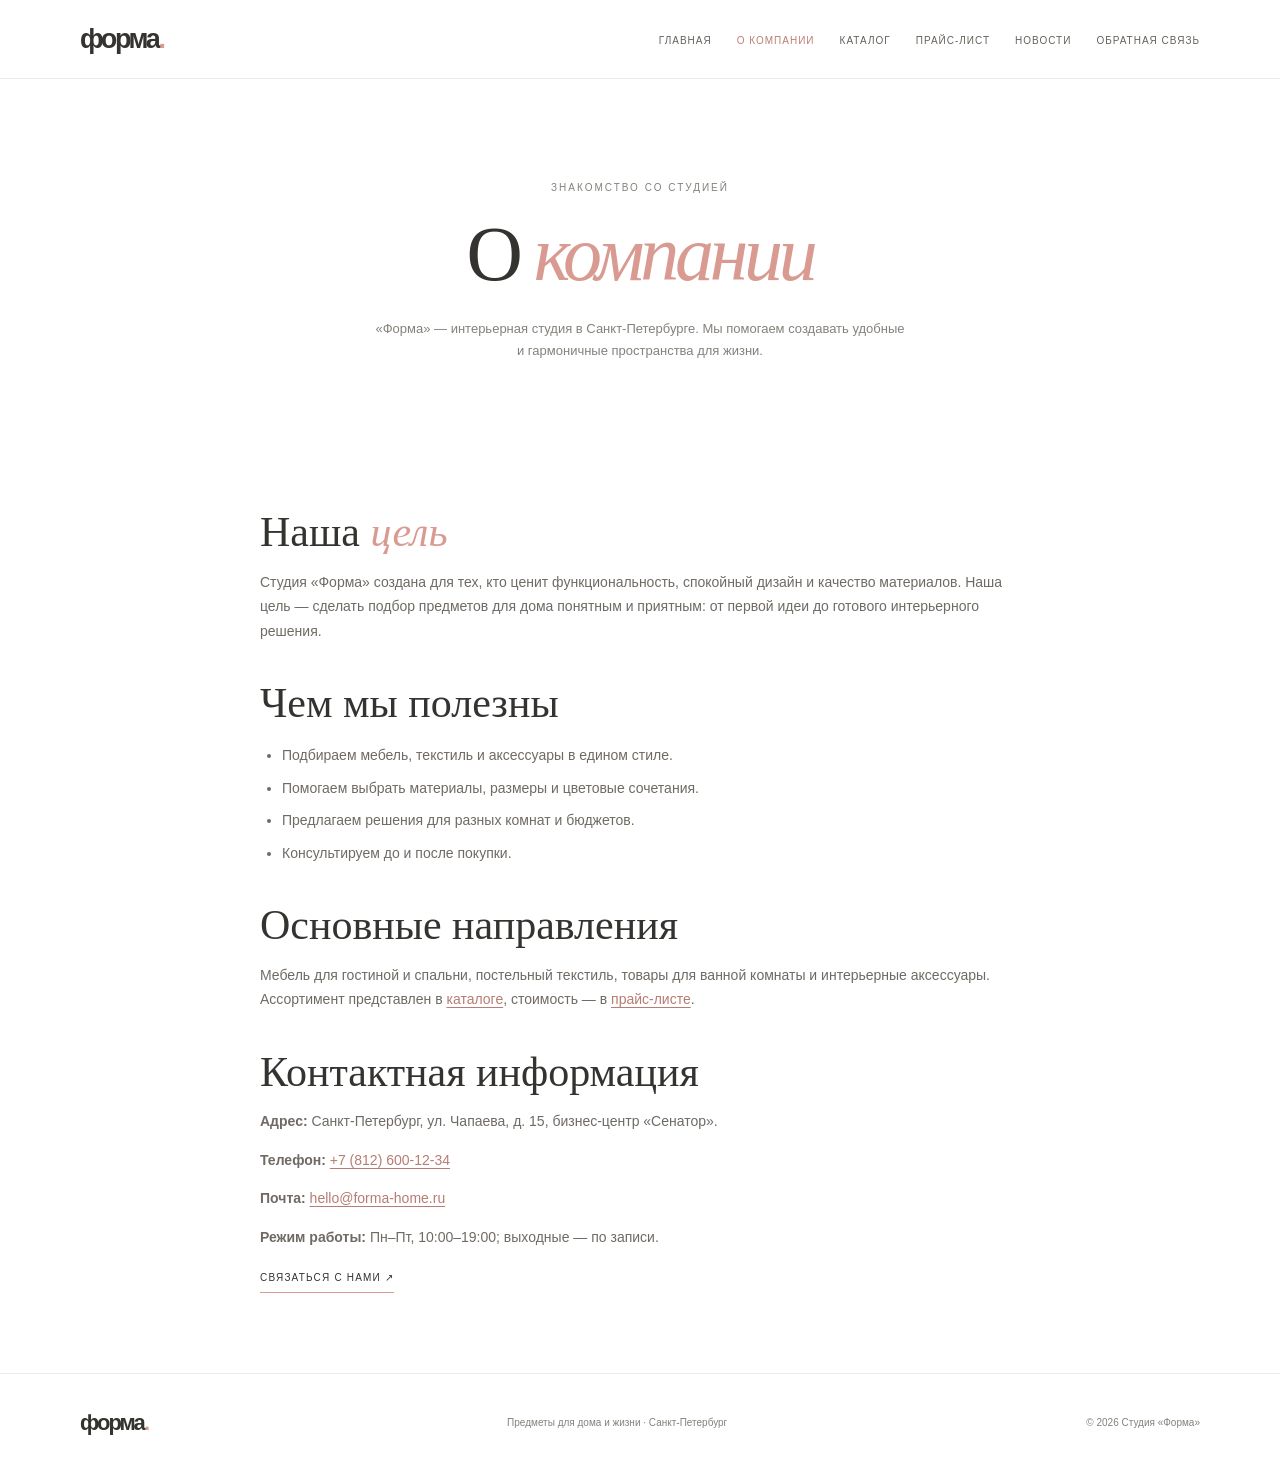
==== about.html @ d40d3275 "Добавить страницу about.html" ====
<!DOCTYPE html><html lang="ru"><head><meta charset="UTF-8"><meta name="viewport" content="width=device-width, initial-scale=1.0"><meta name="description" content="Информация о студии «Форма», направлениях работы и контактных данных."><title>О компании — Форма</title><link rel="stylesheet" href="styles.css"></head><body><header class="site-header"><div class="header-inner"><a class="logo" href="index.html">форма<span>.</span></a><button class="menu-toggle" type="button" aria-label="Открыть меню" aria-expanded="false" aria-controls="main-nav"><span></span><span></span><span></span></button><nav class="main-nav" id="main-nav" aria-label="Основная навигация"><ul><li><a href="index.html">Главная</a></li><li><a href="about.html">О компании</a></li><li><a href="catalog.html">Каталог</a></li><li><a href="price.html">Прайс-лист</a></li><li><a href="news.html">Новости</a></li><li><a href="feedback.html">Обратная связь</a></li></ul></nav></div></header><main id="top"><section class="page-hero"><p class="eyebrow">Знакомство со студией</p><h1>О <em>компании</em></h1><p class="intro-copy">«Форма» — интерьерная студия в Санкт-Петербурге. Мы помогаем создавать удобные и гармоничные пространства для жизни.</p></section><section class="content-section content-narrow"><h2>Наша <em>цель</em></h2><p>Студия «Форма» создана для тех, кто ценит функциональность, спокойный дизайн и качество материалов. Наша цель — сделать подбор предметов для дома понятным и приятным: от первой идеи до готового интерьерного решения.</p><h2>Чем мы полезны</h2><ul class="feature-list"><li>Подбираем мебель, текстиль и аксессуары в едином стиле.</li><li>Помогаем выбрать материалы, размеры и цветовые сочетания.</li><li>Предлагаем решения для разных комнат и бюджетов.</li><li>Консультируем до и после покупки.</li></ul><h2>Основные направления</h2><p>Мебель для гостиной и спальни, постельный текстиль, товары для ванной комнаты и интерьерные аксессуары. Ассортимент представлен в <a class="inline-link" href="catalog.html">каталоге</a>, стоимость — в <a class="inline-link" href="price.html">прайс-листе</a>.</p><h2>Контактная информация</h2><p><b>Адрес:</b> Санкт-Петербург, ул. Чапаева, д. 15, бизнес-центр «Сенатор».</p><p><b>Телефон:</b> <a class="inline-link" href="tel:+78126001234">+7 (812) 600-12-34</a></p><p><b>Почта:</b> <a class="inline-link" href="mailto:hello@forma-home.ru">hello@forma-home.ru</a></p><p><b>Режим работы:</b> Пн–Пт, 10:00–19:00; выходные — по записи.</p><a class="text-link" href="feedback.html">Связаться с нами ↗</a></section></main><footer class="site-footer"><a class="logo footer-logo" href="index.html">форма<span>.</span></a><p>Предметы для дома и жизни · Санкт-Петербург</p><p>© <span id="current-year">2026</span> Студия «Форма»</p></footer><script src="js/main.js"></script></body></html>
---- styles.css ----
@charset "UTF-8";
:root{--ink:#343330;--muted:#85817b;--accent:#d99b91;--soft:#f7f5f2;--line:#ece9e5;--content:1120px}*{box-sizing:border-box}html{scroll-behavior:smooth;scroll-padding-top:90px}body{margin:0;color:var(--ink);background:#fff;font:15px/1.75 Arial,Helvetica,sans-serif}a{color:inherit;text-decoration:none}a:hover{color:#bd7e74}a:focus-visible,button:focus-visible,input:focus-visible,textarea:focus-visible,select:focus-visible{outline:2px solid #bd7e74;outline-offset:3px}img{max-width:100%}.site-header{position:sticky;top:0;z-index:20;background:rgba(255,255,255,.96);border-bottom:1px solid var(--line);backdrop-filter:blur(12px)}.header-inner{width:min(var(--content),calc(100% - 64px));min-height:78px;margin:auto;display:flex;align-items:center;justify-content:space-between}.logo{font-size:27px;font-weight:700;letter-spacing:-.09em;line-height:1}.logo span{color:var(--accent)}.main-nav ul{display:flex;gap:25px;align-items:center;margin:0;padding:0;list-style:none}.main-nav a{color:#66615b;font-size:10px;letter-spacing:.1em;text-transform:uppercase}.main-nav a[aria-current=page]{color:#bd7e74}.menu-toggle{display:none}.intro,.page-hero{width:min(800px,calc(100% - 48px));margin:auto;padding:100px 0 75px;text-align:center}.eyebrow,.section-kicker{margin:0 0 16px;color:var(--muted);font-size:10px;letter-spacing:.2em;text-transform:uppercase}h1,h2,p{margin-top:0}.intro h1,.page-hero h1{margin:0;font:400 clamp(48px,7vw,78px)/1.04 Georgia,serif;letter-spacing:-.055em}.intro h1 em,.page-hero h1 em,h2 em{color:var(--accent);font-weight:400}.intro-copy{max-width:530px;margin:24px auto;color:var(--muted);font-size:13px}.text-link{display:inline-flex;gap:10px;padding-bottom:5px;border-bottom:1px solid var(--accent);font-size:10px;letter-spacing:.12em;text-transform:uppercase}.collection{width:min(1000px,calc(100% - 64px));margin:auto}.page-heading{text-align:center;padding:25px 0 35px}.page-heading h2,.content-section h2{font:400 clamp(30px,4vw,42px)/1.2 Georgia,serif}.page-heading>p:last-child{color:var(--muted);font-size:13px}.product-section{min-height:320px;display:grid;grid-template-columns:1fr 1fr;align-items:center;gap:9%;padding:35px 3%}.product-section.reverse .section-copy{order:2}.product-section.reverse .product-visual{order:1}.section-copy{position:relative;max-width:420px;padding:25px 0}.section-number{position:absolute;top:-5px;right:0;color:var(--accent)}.section-kicker{margin-bottom:8px;font-size:9px}.section-copy h2{margin:0 0 15px;color:var(--accent);font-size:clamp(30px,4vw,43px);font-weight:400;line-height:1.15}.section-copy>p:not(.section-kicker){color:var(--muted);font-size:12px}.product-visual{position:relative;margin:0;background:var(--soft)}.product-visual img{display:block;width:100%;aspect-ratio:1.34;object-fit:contain}.product-visual figcaption{position:absolute;right:14px;bottom:11px;color:#8b837a;font-size:8px;letter-spacing:.13em;text-transform:uppercase}.about{margin-top:60px;padding:85px 24px;background:#f8f6f3;text-align:center}.about h2,.contact-info h2{font:400 clamp(40px,5vw,60px)/1.08 Georgia,serif}.about>p:not(.eyebrow){max-width:540px;margin:0 auto 22px;color:var(--muted);font-size:13px}.contacts{width:min(var(--content),calc(100% - 64px));margin:auto;padding:80px 0;display:grid;grid-template-columns:.8fr 1.2fr;gap:9%;align-items:center}.contact-label{margin:20px 0 5px;color:var(--muted);font-size:9px;letter-spacing:.17em;text-transform:uppercase}.contact-info address,.contact-info>a{font-size:13px;font-style:normal}.map-wrap{position:relative;min-height:350px;background:var(--soft)}.map-wrap iframe{display:block;width:100%;height:350px;border:0}.map-link{position:absolute;right:14px;bottom:14px;padding:10px 14px;background:#fff;font-size:10px;box-shadow:0 3px 18px #0001}.content-section{width:min(950px,calc(100% - 64px));margin:0 auto;padding:10px 0 80px}.content-narrow{max-width:760px}.content-narrow h2{margin:35px 0 12px}.content-narrow p,.content-narrow li{color:#6f6a64;font-size:14px}.feature-list{padding-left:22px}.feature-list li{margin:8px 0}.inline-link{color:#b77c73;text-decoration:underline;text-underline-offset:3px}.catalog-list{display:grid;gap:26px}.catalog-card{display:grid;grid-template-columns:.9fr 1.1fr;gap:35px;align-items:center;padding:24px;background:var(--soft);scroll-margin-top:100px}.catalog-card img{width:100%;aspect-ratio:1.25;object-fit:contain}.catalog-card h2,.news-card h2{margin:0 0 12px;font:400 32px/1.2 Georgia,serif;color:var(--accent)}.catalog-card p:not(.section-kicker),.news-card p:not(.section-kicker){color:var(--muted);font-size:13px}.price-wrap h2{margin:35px 0 14px;scroll-margin-top:100px}.price-table{width:100%;border-collapse:collapse;margin-bottom:30px;font-size:13px}.price-table th,.price-table td{padding:13px 16px;border:1px solid #e8e3dd;text-align:left}.price-table thead{background:#e9d6d1}.price-table tbody tr:nth-child(even){background:#f8f5f2}.price-table tbody tr:hover{background:#f1e9e5}.price-table td:last-child{white-space:nowrap;font-weight:bold;color:#94665e}.price-note{padding:18px;background:var(--soft);color:var(--muted);font-size:13px}.news-list{max-width:800px}.news-card{padding:28px 0;border-bottom:1px solid var(--line)}.news-card h2{color:var(--ink)}.feedback-layout{display:grid;grid-template-columns:.8fr 1.2fr;gap:8%;align-items:start}.feedback-details p{font-size:13px;color:var(--muted)}.feedback-form{display:grid;gap:9px}.feedback-form label{margin-top:7px;font-size:11px;letter-spacing:.08em;text-transform:uppercase}.feedback-form input,.feedback-form select,.feedback-form textarea{width:100%;padding:13px;border:1px solid #e5e0da;background:#fff;color:var(--ink);font:13px Arial,sans-serif}.feedback-form textarea{resize:vertical}.submit-button{justify-self:start;margin-top:12px;padding:13px 23px;border:0;background:var(--ink);color:#fff;font-size:10px;letter-spacing:.12em;text-transform:uppercase;cursor:pointer}.form-note{color:var(--muted);font-size:11px}.site-footer{min-height:100px;padding:24px max(32px,calc((100% - var(--content))/2));display:flex;align-items:center;justify-content:space-between;gap:20px;border-top:1px solid var(--line)}.footer-logo{font-size:22px}.site-footer p{margin:0;color:var(--muted);font-size:10px}@media(max-width:850px){.header-inner{width:calc(100% - 40px)}.main-nav ul{gap:13px}.main-nav a{font-size:9px}}@media(max-width:700px){.header-inner{min-height:68px}.menu-toggle{width:42px;height:42px;display:flex;flex-direction:column;align-items:center;justify-content:center;gap:5px;border:0;background:transparent}.menu-toggle span{width:21px;height:1px;background:var(--ink)}.main-nav{position:absolute;top:68px;left:0;right:0;display:none;padding:10px 20px 20px;background:#fff;border-bottom:1px solid var(--line)}.main-nav.is-open{display:block}.main-nav ul{flex-direction:column;align-items:stretch;gap:0}.main-nav li{border-top:1px solid var(--line)}.main-nav a{display:block;padding:11px 4px;font-size:10px}.intro,.page-hero{padding:72px 0 58px}.collection{width:calc(100% - 40px)}.product-section{min-height:0;grid-template-columns:1fr;gap:14px;padding:30px 0 42px}.product-section.reverse .section-copy,.product-section.reverse .product-visual{order:initial}.section-copy{max-width:none;padding:16px 4px 5px}.contacts,.feedback-layout{grid-template-columns:1fr}.contacts{width:calc(100% - 40px);gap:28px;padding:60px 0}.map-wrap,.map-wrap iframe{height:300px;min-height:300px}.content-section{width:calc(100% - 40px);padding-bottom:60px}.catalog-card{grid-template-columns:1fr;gap:12px;padding:18px}.catalog-card img{max-height:230px}.feedback-layout{gap:25px}.price-table th,.price-table td{padding:8px 6px;font-size:10px}.site-footer{padding:24px 20px;flex-wrap:wrap}.site-footer p{font-size:9px}}@media(max-width:430px){.intro h1,.page-hero h1{font-size:47px}.intro,.page-hero{width:calc(100% - 36px)}.content-section{width:calc(100% - 32px)}.site-footer{justify-content:center;text-align:center}.site-footer p{width:100%}}@media(prefers-reduced-motion:reduce){html{scroll-behavior:auto}}
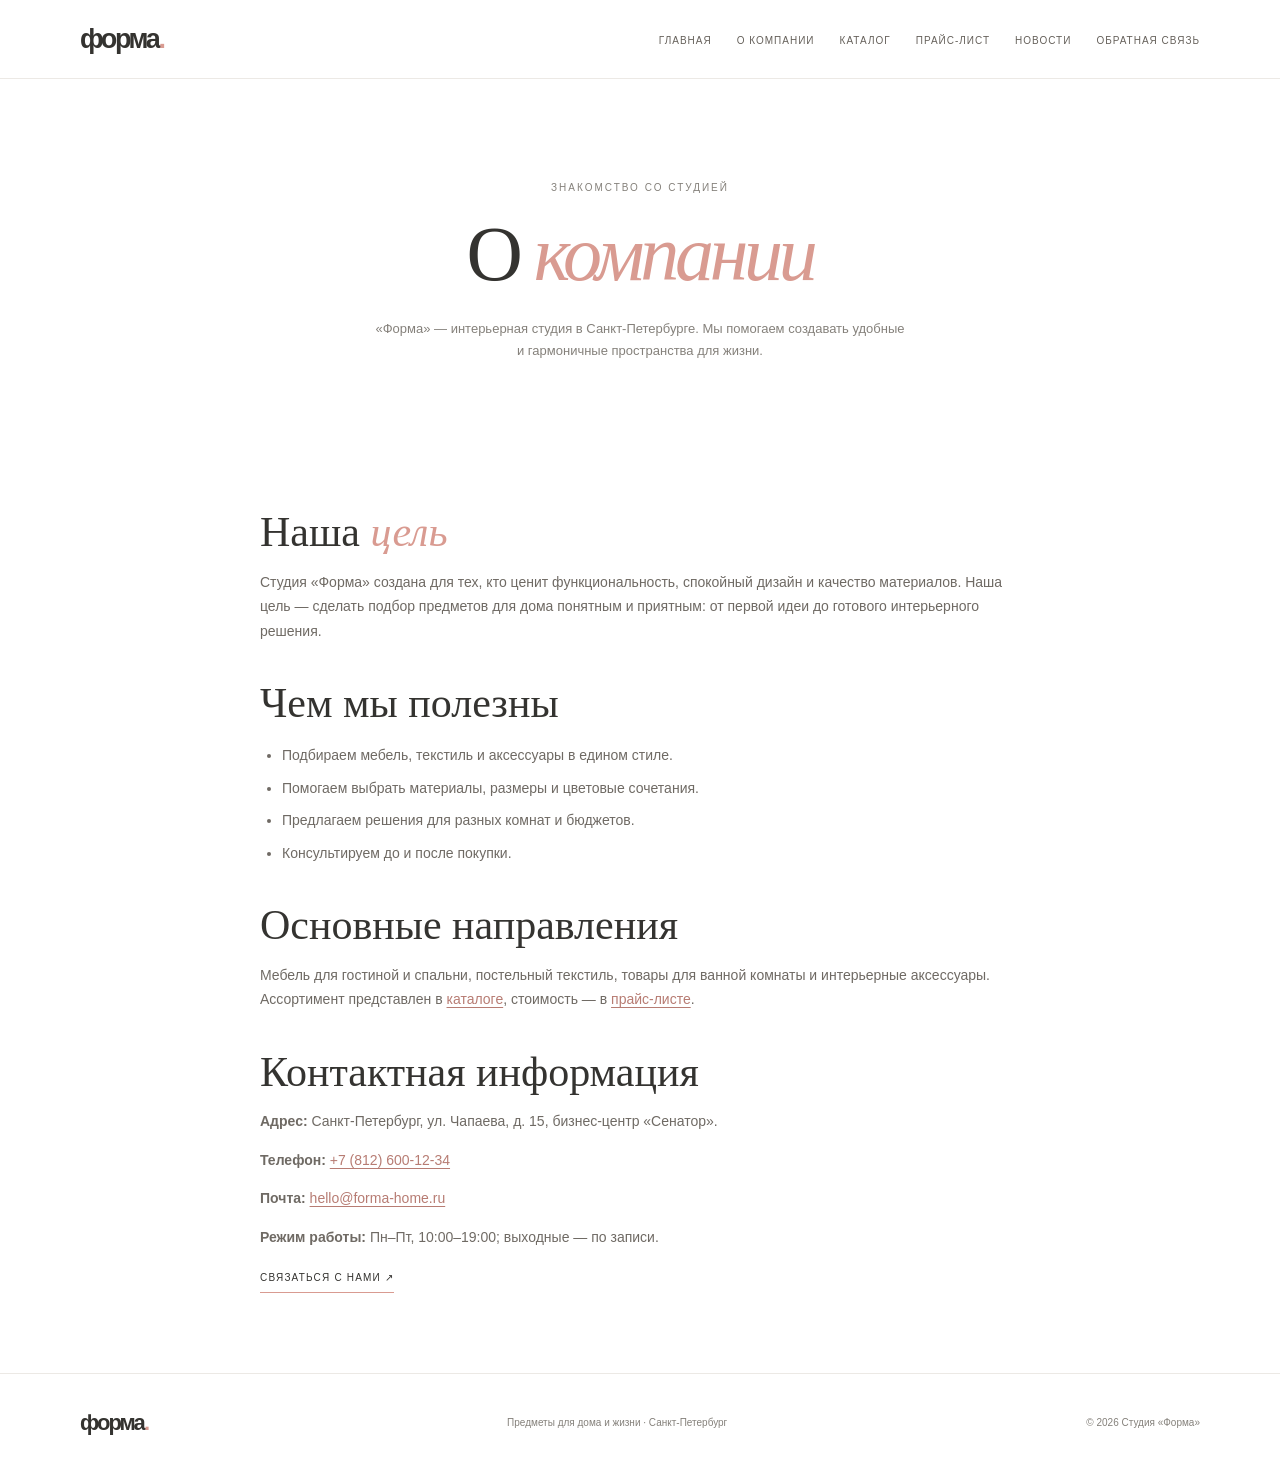
==== commit 2305e602: "Улучшить форматирование HTML-файла about.html" ====
--- a/about.html
+++ b/about.html
@@ -1 +1,108 @@
-<!DOCTYPE html><html lang="ru"><head><meta charset="UTF-8"><meta name="viewport" content="width=device-width, initial-scale=1.0"><meta name="description" content="Информация о студии «Форма», направлениях работы и контактных данных."><title>О компании — Форма</title><link rel="stylesheet" href="styles.css"></head><body><header class="site-header"><div class="header-inner"><a class="logo" href="index.html">форма<span>.</span></a><button class="menu-toggle" type="button" aria-label="Открыть меню" aria-expanded="false" aria-controls="main-nav"><span></span><span></span><span></span></button><nav class="main-nav" id="main-nav" aria-label="Основная навигация"><ul><li><a href="index.html">Главная</a></li><li><a href="about.html">О компании</a></li><li><a href="catalog.html">Каталог</a></li><li><a href="price.html">Прайс-лист</a></li><li><a href="news.html">Новости</a></li><li><a href="feedback.html">Обратная связь</a></li></ul></nav></div></header><main id="top"><section class="page-hero"><p class="eyebrow">Знакомство со студией</p><h1>О <em>компании</em></h1><p class="intro-copy">«Форма» — интерьерная студия в Санкт-Петербурге. Мы помогаем создавать удобные и гармоничные пространства для жизни.</p></section><section class="content-section content-narrow"><h2>Наша <em>цель</em></h2><p>Студия «Форма» создана для тех, кто ценит функциональность, спокойный дизайн и качество материалов. Наша цель — сделать подбор предметов для дома понятным и приятным: от первой идеи до готового интерьерного решения.</p><h2>Чем мы полезны</h2><ul class="feature-list"><li>Подбираем мебель, текстиль и аксессуары в едином стиле.</li><li>Помогаем выбрать материалы, размеры и цветовые сочетания.</li><li>Предлагаем решения для разных комнат и бюджетов.</li><li>Консультируем до и после покупки.</li></ul><h2>Основные направления</h2><p>Мебель для гостиной и спальни, постельный текстиль, товары для ванной комнаты и интерьерные аксессуары. Ассортимент представлен в <a class="inline-link" href="catalog.html">каталоге</a>, стоимость — в <a class="inline-link" href="price.html">прайс-листе</a>.</p><h2>Контактная информация</h2><p><b>Адрес:</b> Санкт-Петербург, ул. Чапаева, д. 15, бизнес-центр «Сенатор».</p><p><b>Телефон:</b> <a class="inline-link" href="tel:+78126001234">+7 (812) 600-12-34</a></p><p><b>Почта:</b> <a class="inline-link" href="mailto:hello@forma-home.ru">hello@forma-home.ru</a></p><p><b>Режим работы:</b> Пн–Пт, 10:00–19:00; выходные — по записи.</p><a class="text-link" href="feedback.html">Связаться с нами ↗</a></section></main><footer class="site-footer"><a class="logo footer-logo" href="index.html">форма<span>.</span></a><p>Предметы для дома и жизни · Санкт-Петербург</p><p>© <span id="current-year">2026</span> Студия «Форма»</p></footer><script src="js/main.js"></script></body></html>+<!DOCTYPE html>
+<html lang="ru">
+  <head>
+    <meta charset="UTF-8"><meta name="viewport" content="width=device-width, initial-scale=1.0"><meta name="description" content="Информация о студии «Форма», направлениях работы и контактных данных."><title>О компании — Форма</title><link rel="stylesheet" href="styles.css">
+  </head>
+  <body>
+    <header class="site-header">
+      <div class="header-inner">
+        <a class="logo" href="index.html">форма<span>.</span></a>
+        <button class="menu-toggle" type="button" aria-label="Открыть меню" aria-expanded="false" aria-controls="main-nav">
+          <span></span><span></span><span></span>
+        </button>
+        <nav class="main-nav" id="main-nav" aria-label="Основная навигация">
+          <ul>
+            <li>
+              <a href="index.html">Главная</a>
+            </li>
+            <li>
+              <a href="about.html">О компании</a>
+            </li>
+            <li>
+              <a href="catalog.html">Каталог</a>
+            </li>
+            <li>
+              <a href="price.html">Прайс-лист</a>
+            </li>
+            <li>
+              <a href="news.html">Новости</a>
+            </li>
+            <li>
+              <a href="feedback.html">Обратная связь</a>
+            </li>
+          </ul>
+        </nav>
+      </div>
+    </header>
+    <main id="top">
+      <section class="page-hero">
+        <p class="eyebrow">
+          Знакомство со студией
+        </p>
+        <h1>
+          О <em>компании</em>
+        </h1>
+        <p class="intro-copy">
+          «Форма» — интерьерная студия в Санкт-Петербурге. Мы помогаем создавать удобные и гармоничные пространства для жизни.
+        </p>
+      </section>
+      <section class="content-section content-narrow">
+        <h2>
+          Наша <em>цель</em>
+        </h2>
+        <p>
+          Студия «Форма» создана для тех, кто ценит функциональность, спокойный дизайн и качество материалов. Наша цель — сделать подбор предметов для дома понятным и приятным: от первой идеи до готового интерьерного решения.
+        </p>
+        <h2>
+          Чем мы полезны
+        </h2>
+        <ul class="feature-list">
+          <li>
+            Подбираем мебель, текстиль и аксессуары в едином стиле.
+          </li>
+          <li>
+            Помогаем выбрать материалы, размеры и цветовые сочетания.
+          </li>
+          <li>
+            Предлагаем решения для разных комнат и бюджетов.
+          </li>
+          <li>
+            Консультируем до и после покупки.
+          </li>
+        </ul>
+        <h2>
+          Основные направления
+        </h2>
+        <p>
+          Мебель для гостиной и спальни, постельный текстиль, товары для ванной комнаты и интерьерные аксессуары. Ассортимент представлен в <a class="inline-link" href="catalog.html">каталоге</a>, стоимость — в <a class="inline-link" href="price.html">прайс-листе</a>.
+        </p>
+        <h2>
+          Контактная информация
+        </h2>
+        <p>
+          <b>Адрес:</b> Санкт-Петербург, ул. Чапаева, д. 15, бизнес-центр «Сенатор».
+        </p>
+        <p>
+          <b>Телефон:</b> <a class="inline-link" href="tel:+78126001234">+7 (812) 600-12-34</a>
+        </p>
+        <p>
+          <b>Почта:</b> <a class="inline-link" href="mailto:hello@forma-home.ru">hello@forma-home.ru</a>
+        </p>
+        <p>
+          <b>Режим работы:</b> Пн–Пт, 10:00–19:00; выходные — по записи.
+        </p>
+        <a class="text-link" href="feedback.html">Связаться с нами ↗</a>
+      </section>
+    </main>
+    <footer class="site-footer">
+      <a class="logo footer-logo" href="index.html">форма<span>.</span></a>
+      <p>
+        Предметы для дома и жизни · Санкт-Петербург
+      </p>
+      <p>
+        © <span id="current-year">2026</span> Студия «Форма»
+      </p>
+    </footer>
+    <script src="js/main.js"></script>
+  </body>
+</html>
--- a/styles.css
+++ b/styles.css
@@ -1,2 +1,551 @@
 @charset "UTF-8";
-:root{--ink:#343330;--muted:#85817b;--accent:#d99b91;--soft:#f7f5f2;--line:#ece9e5;--content:1120px}*{box-sizing:border-box}html{scroll-behavior:smooth;scroll-padding-top:90px}body{margin:0;color:var(--ink);background:#fff;font:15px/1.75 Arial,Helvetica,sans-serif}a{color:inherit;text-decoration:none}a:hover{color:#bd7e74}a:focus-visible,button:focus-visible,input:focus-visible,textarea:focus-visible,select:focus-visible{outline:2px solid #bd7e74;outline-offset:3px}img{max-width:100%}.site-header{position:sticky;top:0;z-index:20;background:rgba(255,255,255,.96);border-bottom:1px solid var(--line);backdrop-filter:blur(12px)}.header-inner{width:min(var(--content),calc(100% - 64px));min-height:78px;margin:auto;display:flex;align-items:center;justify-content:space-between}.logo{font-size:27px;font-weight:700;letter-spacing:-.09em;line-height:1}.logo span{color:var(--accent)}.main-nav ul{display:flex;gap:25px;align-items:center;margin:0;padding:0;list-style:none}.main-nav a{color:#66615b;font-size:10px;letter-spacing:.1em;text-transform:uppercase}.main-nav a[aria-current=page]{color:#bd7e74}.menu-toggle{display:none}.intro,.page-hero{width:min(800px,calc(100% - 48px));margin:auto;padding:100px 0 75px;text-align:center}.eyebrow,.section-kicker{margin:0 0 16px;color:var(--muted);font-size:10px;letter-spacing:.2em;text-transform:uppercase}h1,h2,p{margin-top:0}.intro h1,.page-hero h1{margin:0;font:400 clamp(48px,7vw,78px)/1.04 Georgia,serif;letter-spacing:-.055em}.intro h1 em,.page-hero h1 em,h2 em{color:var(--accent);font-weight:400}.intro-copy{max-width:530px;margin:24px auto;color:var(--muted);font-size:13px}.text-link{display:inline-flex;gap:10px;padding-bottom:5px;border-bottom:1px solid var(--accent);font-size:10px;letter-spacing:.12em;text-transform:uppercase}.collection{width:min(1000px,calc(100% - 64px));margin:auto}.page-heading{text-align:center;padding:25px 0 35px}.page-heading h2,.content-section h2{font:400 clamp(30px,4vw,42px)/1.2 Georgia,serif}.page-heading>p:last-child{color:var(--muted);font-size:13px}.product-section{min-height:320px;display:grid;grid-template-columns:1fr 1fr;align-items:center;gap:9%;padding:35px 3%}.product-section.reverse .section-copy{order:2}.product-section.reverse .product-visual{order:1}.section-copy{position:relative;max-width:420px;padding:25px 0}.section-number{position:absolute;top:-5px;right:0;color:var(--accent)}.section-kicker{margin-bottom:8px;font-size:9px}.section-copy h2{margin:0 0 15px;color:var(--accent);font-size:clamp(30px,4vw,43px);font-weight:400;line-height:1.15}.section-copy>p:not(.section-kicker){color:var(--muted);font-size:12px}.product-visual{position:relative;margin:0;background:var(--soft)}.product-visual img{display:block;width:100%;aspect-ratio:1.34;object-fit:contain}.product-visual figcaption{position:absolute;right:14px;bottom:11px;color:#8b837a;font-size:8px;letter-spacing:.13em;text-transform:uppercase}.about{margin-top:60px;padding:85px 24px;background:#f8f6f3;text-align:center}.about h2,.contact-info h2{font:400 clamp(40px,5vw,60px)/1.08 Georgia,serif}.about>p:not(.eyebrow){max-width:540px;margin:0 auto 22px;color:var(--muted);font-size:13px}.contacts{width:min(var(--content),calc(100% - 64px));margin:auto;padding:80px 0;display:grid;grid-template-columns:.8fr 1.2fr;gap:9%;align-items:center}.contact-label{margin:20px 0 5px;color:var(--muted);font-size:9px;letter-spacing:.17em;text-transform:uppercase}.contact-info address,.contact-info>a{font-size:13px;font-style:normal}.map-wrap{position:relative;min-height:350px;background:var(--soft)}.map-wrap iframe{display:block;width:100%;height:350px;border:0}.map-link{position:absolute;right:14px;bottom:14px;padding:10px 14px;background:#fff;font-size:10px;box-shadow:0 3px 18px #0001}.content-section{width:min(950px,calc(100% - 64px));margin:0 auto;padding:10px 0 80px}.content-narrow{max-width:760px}.content-narrow h2{margin:35px 0 12px}.content-narrow p,.content-narrow li{color:#6f6a64;font-size:14px}.feature-list{padding-left:22px}.feature-list li{margin:8px 0}.inline-link{color:#b77c73;text-decoration:underline;text-underline-offset:3px}.catalog-list{display:grid;gap:26px}.catalog-card{display:grid;grid-template-columns:.9fr 1.1fr;gap:35px;align-items:center;padding:24px;background:var(--soft);scroll-margin-top:100px}.catalog-card img{width:100%;aspect-ratio:1.25;object-fit:contain}.catalog-card h2,.news-card h2{margin:0 0 12px;font:400 32px/1.2 Georgia,serif;color:var(--accent)}.catalog-card p:not(.section-kicker),.news-card p:not(.section-kicker){color:var(--muted);font-size:13px}.price-wrap h2{margin:35px 0 14px;scroll-margin-top:100px}.price-table{width:100%;border-collapse:collapse;margin-bottom:30px;font-size:13px}.price-table th,.price-table td{padding:13px 16px;border:1px solid #e8e3dd;text-align:left}.price-table thead{background:#e9d6d1}.price-table tbody tr:nth-child(even){background:#f8f5f2}.price-table tbody tr:hover{background:#f1e9e5}.price-table td:last-child{white-space:nowrap;font-weight:bold;color:#94665e}.price-note{padding:18px;background:var(--soft);color:var(--muted);font-size:13px}.news-list{max-width:800px}.news-card{padding:28px 0;border-bottom:1px solid var(--line)}.news-card h2{color:var(--ink)}.feedback-layout{display:grid;grid-template-columns:.8fr 1.2fr;gap:8%;align-items:start}.feedback-details p{font-size:13px;color:var(--muted)}.feedback-form{display:grid;gap:9px}.feedback-form label{margin-top:7px;font-size:11px;letter-spacing:.08em;text-transform:uppercase}.feedback-form input,.feedback-form select,.feedback-form textarea{width:100%;padding:13px;border:1px solid #e5e0da;background:#fff;color:var(--ink);font:13px Arial,sans-serif}.feedback-form textarea{resize:vertical}.submit-button{justify-self:start;margin-top:12px;padding:13px 23px;border:0;background:var(--ink);color:#fff;font-size:10px;letter-spacing:.12em;text-transform:uppercase;cursor:pointer}.form-note{color:var(--muted);font-size:11px}.site-footer{min-height:100px;padding:24px max(32px,calc((100% - var(--content))/2));display:flex;align-items:center;justify-content:space-between;gap:20px;border-top:1px solid var(--line)}.footer-logo{font-size:22px}.site-footer p{margin:0;color:var(--muted);font-size:10px}@media(max-width:850px){.header-inner{width:calc(100% - 40px)}.main-nav ul{gap:13px}.main-nav a{font-size:9px}}@media(max-width:700px){.header-inner{min-height:68px}.menu-toggle{width:42px;height:42px;display:flex;flex-direction:column;align-items:center;justify-content:center;gap:5px;border:0;background:transparent}.menu-toggle span{width:21px;height:1px;background:var(--ink)}.main-nav{position:absolute;top:68px;left:0;right:0;display:none;padding:10px 20px 20px;background:#fff;border-bottom:1px solid var(--line)}.main-nav.is-open{display:block}.main-nav ul{flex-direction:column;align-items:stretch;gap:0}.main-nav li{border-top:1px solid var(--line)}.main-nav a{display:block;padding:11px 4px;font-size:10px}.intro,.page-hero{padding:72px 0 58px}.collection{width:calc(100% - 40px)}.product-section{min-height:0;grid-template-columns:1fr;gap:14px;padding:30px 0 42px}.product-section.reverse .section-copy,.product-section.reverse .product-visual{order:initial}.section-copy{max-width:none;padding:16px 4px 5px}.contacts,.feedback-layout{grid-template-columns:1fr}.contacts{width:calc(100% - 40px);gap:28px;padding:60px 0}.map-wrap,.map-wrap iframe{height:300px;min-height:300px}.content-section{width:calc(100% - 40px);padding-bottom:60px}.catalog-card{grid-template-columns:1fr;gap:12px;padding:18px}.catalog-card img{max-height:230px}.feedback-layout{gap:25px}.price-table th,.price-table td{padding:8px 6px;font-size:10px}.site-footer{padding:24px 20px;flex-wrap:wrap}.site-footer p{font-size:9px}}@media(max-width:430px){.intro h1,.page-hero h1{font-size:47px}.intro,.page-hero{width:calc(100% - 36px)}.content-section{width:calc(100% - 32px)}.site-footer{justify-content:center;text-align:center}.site-footer p{width:100%}}@media(prefers-reduced-motion:reduce){html{scroll-behavior:auto}}+:root {
+  --ink:#343330;
+  --muted:#85817b;
+  --accent:#d99b91;
+  --soft:#f7f5f2;
+  --line:#ece9e5;
+  --content:1120px
+}
+* {
+  box-sizing:border-box
+}
+html {
+  scroll-behavior:smooth;
+  scroll-padding-top:90px
+}
+body {
+  margin:0;
+  color:var(--ink);
+  background:#fff;
+  font:15px/1.75 Arial,Helvetica,sans-serif
+}
+a {
+  color:inherit;
+  text-decoration:none
+}
+a:hover {
+  color:#bd7e74
+}
+a:focus-visible,button:focus-visible,input:focus-visible,textarea:focus-visible,select:focus-visible {
+  outline:2px solid #bd7e74;
+  outline-offset:3px
+}
+img {
+  max-width:100%
+}
+.site-header {
+  position:sticky;
+  top:0;
+  z-index:20;
+  background:rgba(255,255,255,.96);
+  border-bottom:1px solid var(--line);
+  backdrop-filter:blur(12px)
+}
+.header-inner {
+  width:min(var(--content),calc(100% - 64px));
+  min-height:78px;
+  margin:auto;
+  display:flex;
+  align-items:center;
+  justify-content:space-between
+}
+.logo {
+  font-size:27px;
+  font-weight:700;
+  letter-spacing:-.09em;
+  line-height:1
+}
+.logo span {
+  color:var(--accent)
+}
+.main-nav ul {
+  display:flex;
+  gap:25px;
+  align-items:center;
+  margin:0;
+  padding:0;
+  list-style:none
+}
+.main-nav a {
+  color:#66615b;
+  font-size:10px;
+  letter-spacing:.1em;
+  text-transform:uppercase
+}
+.main-nav a[aria-current=page] {
+  color:#bd7e74
+}
+.menu-toggle {
+  display:none
+}
+.intro,.page-hero {
+  width:min(800px,calc(100% - 48px));
+  margin:auto;
+  padding:100px 0 75px;
+  text-align:center
+}
+.eyebrow,.section-kicker {
+  margin:0 0 16px;
+  color:var(--muted);
+  font-size:10px;
+  letter-spacing:.2em;
+  text-transform:uppercase
+}
+h1,h2,p {
+  margin-top:0
+}
+.intro h1,.page-hero h1 {
+  margin:0;
+  font:400 clamp(48px,7vw,78px)/1.04 Georgia,serif;
+  letter-spacing:-.055em
+}
+.intro h1 em,.page-hero h1 em,h2 em {
+  color:var(--accent);
+  font-weight:400
+}
+.intro-copy {
+  max-width:530px;
+  margin:24px auto;
+  color:var(--muted);
+  font-size:13px
+}
+.text-link {
+  display:inline-flex;
+  gap:10px;
+  padding-bottom:5px;
+  border-bottom:1px solid var(--accent);
+  font-size:10px;
+  letter-spacing:.12em;
+  text-transform:uppercase
+}
+.collection {
+  width:min(1000px,calc(100% - 64px));
+  margin:auto
+}
+.page-heading {
+  text-align:center;
+  padding:25px 0 35px
+}
+.page-heading h2,.content-section h2 {
+  font:400 clamp(30px,4vw,42px)/1.2 Georgia,serif
+}
+.page-heading>p:last-child {
+  color:var(--muted);
+  font-size:13px
+}
+.product-section {
+  min-height:320px;
+  display:grid;
+  grid-template-columns:1fr 1fr;
+  align-items:center;
+  gap:9%;
+  padding:35px 3%
+}
+.product-section.reverse .section-copy {
+  order:2
+}
+.product-section.reverse .product-visual {
+  order:1
+}
+.section-copy {
+  position:relative;
+  max-width:420px;
+  padding:25px 0
+}
+.section-number {
+  position:absolute;
+  top:-5px;
+  right:0;
+  color:var(--accent)
+}
+.section-kicker {
+  margin-bottom:8px;
+  font-size:9px
+}
+.section-copy h2 {
+  margin:0 0 15px;
+  color:var(--accent);
+  font-size:clamp(30px,4vw,43px);
+  font-weight:400;
+  line-height:1.15
+}
+.section-copy>p:not(.section-kicker) {
+  color:var(--muted);
+  font-size:12px
+}
+.product-visual {
+  position:relative;
+  margin:0;
+  background:var(--soft)
+}
+.product-visual img {
+  display:block;
+  width:100%;
+  aspect-ratio:1.34;
+  object-fit:contain
+}
+.product-visual figcaption {
+  position:absolute;
+  right:14px;
+  bottom:11px;
+  color:#8b837a;
+  font-size:8px;
+  letter-spacing:.13em;
+  text-transform:uppercase
+}
+.about {
+  margin-top:60px;
+  padding:85px 24px;
+  background:#f8f6f3;
+  text-align:center
+}
+.about h2,.contact-info h2 {
+  font:400 clamp(40px,5vw,60px)/1.08 Georgia,serif
+}
+.about>p:not(.eyebrow) {
+  max-width:540px;
+  margin:0 auto 22px;
+  color:var(--muted);
+  font-size:13px
+}
+.contacts {
+  width:min(var(--content),calc(100% - 64px));
+  margin:auto;
+  padding:80px 0;
+  display:grid;
+  grid-template-columns:.8fr 1.2fr;
+  gap:9%;
+  align-items:center
+}
+.contact-label {
+  margin:20px 0 5px;
+  color:var(--muted);
+  font-size:9px;
+  letter-spacing:.17em;
+  text-transform:uppercase
+}
+.contact-info address,.contact-info>a {
+  font-size:13px;
+  font-style:normal
+}
+.map-wrap {
+  position:relative;
+  min-height:350px;
+  background:var(--soft)
+}
+.map-wrap iframe {
+  display:block;
+  width:100%;
+  height:350px;
+  border:0
+}
+.map-link {
+  position:absolute;
+  right:14px;
+  bottom:14px;
+  padding:10px 14px;
+  background:#fff;
+  font-size:10px;
+  box-shadow:0 3px 18px #0001
+}
+.content-section {
+  width:min(950px,calc(100% - 64px));
+  margin:0 auto;
+  padding:10px 0 80px
+}
+.content-narrow {
+  max-width:760px
+}
+.content-narrow h2 {
+  margin:35px 0 12px
+}
+.content-narrow p,.content-narrow li {
+  color:#6f6a64;
+  font-size:14px
+}
+.feature-list {
+  padding-left:22px
+}
+.feature-list li {
+  margin:8px 0
+}
+.inline-link {
+  color:#b77c73;
+  text-decoration:underline;
+  text-underline-offset:3px
+}
+.catalog-list {
+  display:grid;
+  gap:26px
+}
+.catalog-card {
+  display:grid;
+  grid-template-columns:.9fr 1.1fr;
+  gap:35px;
+  align-items:center;
+  padding:24px;
+  background:var(--soft);
+  scroll-margin-top:100px
+}
+.catalog-card img {
+  width:100%;
+  aspect-ratio:1.25;
+  object-fit:contain
+}
+.catalog-card h2,.news-card h2 {
+  margin:0 0 12px;
+  font:400 32px/1.2 Georgia,serif;
+  color:var(--accent)
+}
+.catalog-card p:not(.section-kicker),.news-card p:not(.section-kicker) {
+  color:var(--muted);
+  font-size:13px
+}
+.price-wrap h2 {
+  margin:35px 0 14px;
+  scroll-margin-top:100px
+}
+.price-table {
+  width:100%;
+  border-collapse:collapse;
+  margin-bottom:30px;
+  font-size:13px
+}
+.price-table th,.price-table td {
+  padding:13px 16px;
+  border:1px solid #e8e3dd;
+  text-align:left
+}
+.price-table thead {
+  background:#e9d6d1
+}
+.price-table tbody tr:nth-child(even) {
+  background:#f8f5f2
+}
+.price-table tbody tr:hover {
+  background:#f1e9e5
+}
+.price-table td:last-child {
+  white-space:nowrap;
+  font-weight:bold;
+  color:#94665e
+}
+.price-note {
+  padding:18px;
+  background:var(--soft);
+  color:var(--muted);
+  font-size:13px
+}
+.news-list {
+  max-width:800px
+}
+.news-card {
+  padding:28px 0;
+  border-bottom:1px solid var(--line)
+}
+.news-card h2 {
+  color:var(--ink)
+}
+.feedback-layout {
+  display:grid;
+  grid-template-columns:.8fr 1.2fr;
+  gap:8%;
+  align-items:start
+}
+.feedback-details p {
+  font-size:13px;
+  color:var(--muted)
+}
+.feedback-form {
+  display:grid;
+  gap:9px
+}
+.feedback-form label {
+  margin-top:7px;
+  font-size:11px;
+  letter-spacing:.08em;
+  text-transform:uppercase
+}
+.feedback-form input,.feedback-form select,.feedback-form textarea {
+  width:100%;
+  padding:13px;
+  border:1px solid #e5e0da;
+  background:#fff;
+  color:var(--ink);
+  font:13px Arial,sans-serif
+}
+.feedback-form textarea {
+  resize:vertical
+}
+.submit-button {
+  justify-self:start;
+  margin-top:12px;
+  padding:13px 23px;
+  border:0;
+  background:var(--ink);
+  color:#fff;
+  font-size:10px;
+  letter-spacing:.12em;
+  text-transform:uppercase;
+  cursor:pointer
+}
+.form-note {
+  color:var(--muted);
+  font-size:11px
+}
+.site-footer {
+  min-height:100px;
+  padding:24px max(32px,calc((100% - var(--content))/2));
+  display:flex;
+  align-items:center;
+  justify-content:space-between;
+  gap:20px;
+  border-top:1px solid var(--line)
+}
+.footer-logo {
+  font-size:22px
+}
+.site-footer p {
+  margin:0;
+  color:var(--muted);
+  font-size:10px
+}
+@media(max-width:850px) {
+  .header-inner {
+    width:calc(100% - 40px)
+  }
+  .main-nav ul {
+    gap:13px
+  }
+  .main-nav a {
+    font-size:9px
+  }
+}
+@media(max-width:700px) {
+  .header-inner {
+    min-height:68px
+  }
+  .menu-toggle {
+    width:42px;
+    height:42px;
+    display:flex;
+    flex-direction:column;
+    align-items:center;
+    justify-content:center;
+    gap:5px;
+    border:0;
+    background:transparent
+  }
+  .menu-toggle span {
+    width:21px;
+    height:1px;
+    background:var(--ink)
+  }
+  .main-nav {
+    position:absolute;
+    top:68px;
+    left:0;
+    right:0;
+    display:none;
+    padding:10px 20px 20px;
+    background:#fff;
+    border-bottom:1px solid var(--line)
+  }
+  .main-nav.is-open {
+    display:block
+  }
+  .main-nav ul {
+    flex-direction:column;
+    align-items:stretch;
+    gap:0
+  }
+  .main-nav li {
+    border-top:1px solid var(--line)
+  }
+  .main-nav a {
+    display:block;
+    padding:11px 4px;
+    font-size:10px
+  }
+  .intro,.page-hero {
+    padding:72px 0 58px
+  }
+  .collection {
+    width:calc(100% - 40px)
+  }
+  .product-section {
+    min-height:0;
+    grid-template-columns:1fr;
+    gap:14px;
+    padding:30px 0 42px
+  }
+  .product-section.reverse .section-copy,.product-section.reverse .product-visual {
+    order:initial
+  }
+  .section-copy {
+    max-width:none;
+    padding:16px 4px 5px
+  }
+  .contacts,.feedback-layout {
+    grid-template-columns:1fr
+  }
+  .contacts {
+    width:calc(100% - 40px);
+    gap:28px;
+    padding:60px 0
+  }
+  .map-wrap,.map-wrap iframe {
+    height:300px;
+    min-height:300px
+  }
+  .content-section {
+    width:calc(100% - 40px);
+    padding-bottom:60px
+  }
+  .catalog-card {
+    grid-template-columns:1fr;
+    gap:12px;
+    padding:18px
+  }
+  .catalog-card img {
+    max-height:230px
+  }
+  .feedback-layout {
+    gap:25px
+  }
+  .price-table th,.price-table td {
+    padding:8px 6px;
+    font-size:10px
+  }
+  .site-footer {
+    padding:24px 20px;
+    flex-wrap:wrap
+  }
+  .site-footer p {
+    font-size:9px
+  }
+}
+@media(max-width:430px) {
+  .intro h1,.page-hero h1 {
+    font-size:47px
+  }
+  .intro,.page-hero {
+    width:calc(100% - 36px)
+  }
+  .content-section {
+    width:calc(100% - 32px)
+  }
+  .site-footer {
+    justify-content:center;
+    text-align:center
+  }
+  .site-footer p {
+    width:100%
+  }
+}
+@media(prefers-reduced-motion:reduce) {
+  html {
+    scroll-behavior:auto
+  }
+}
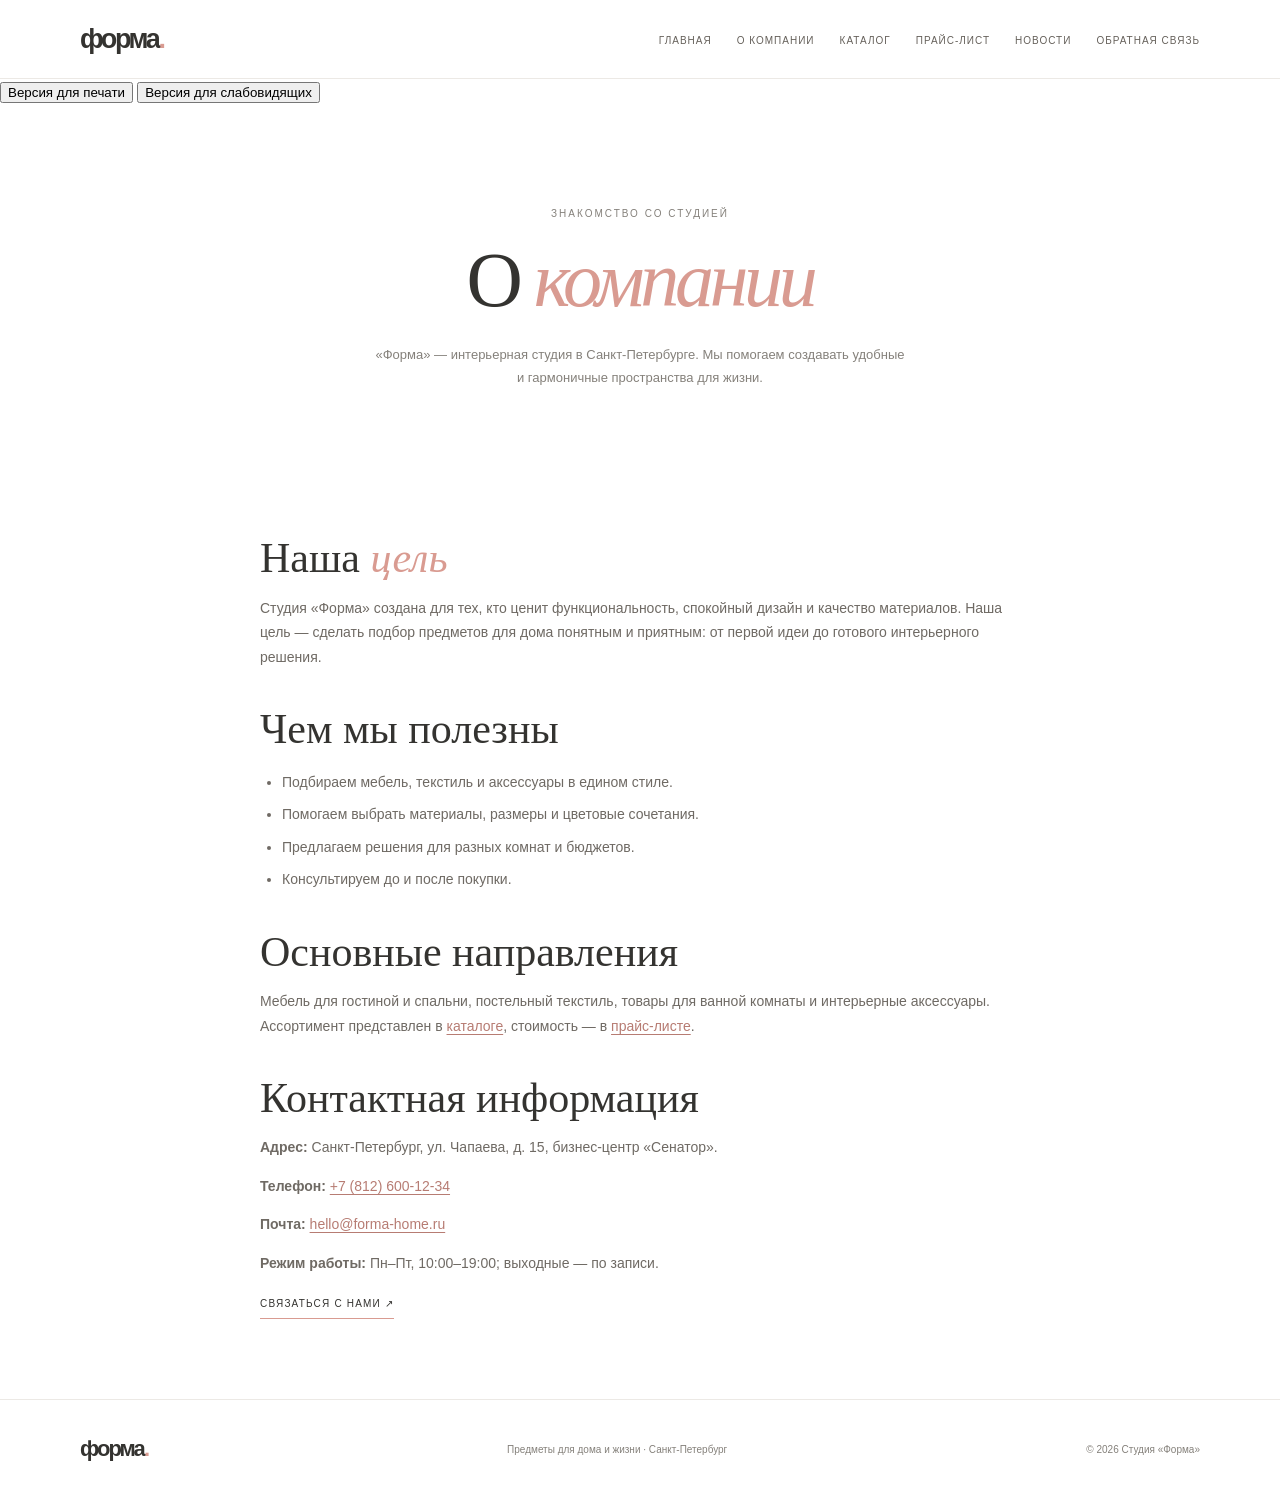
==== commit 6387f1f9: "Добавить версии отображения и умный фильтр" ====
--- a/about.html
+++ b/about.html
@@ -34,6 +34,10 @@
         </nav>
       </div>
     </header>
+        <div class="accessibility-tools" aria-label="Настройки отображения сайта">
+      <button class="tool-button" id="print-version-button" type="button" aria-pressed="false">Версия для печати</button>
+      <button class="tool-button" id="vision-version-button" type="button" aria-pressed="false">Версия для слабовидящих</button>
+    </div>
     <main id="top">
       <section class="page-hero">
         <p class="eyebrow">
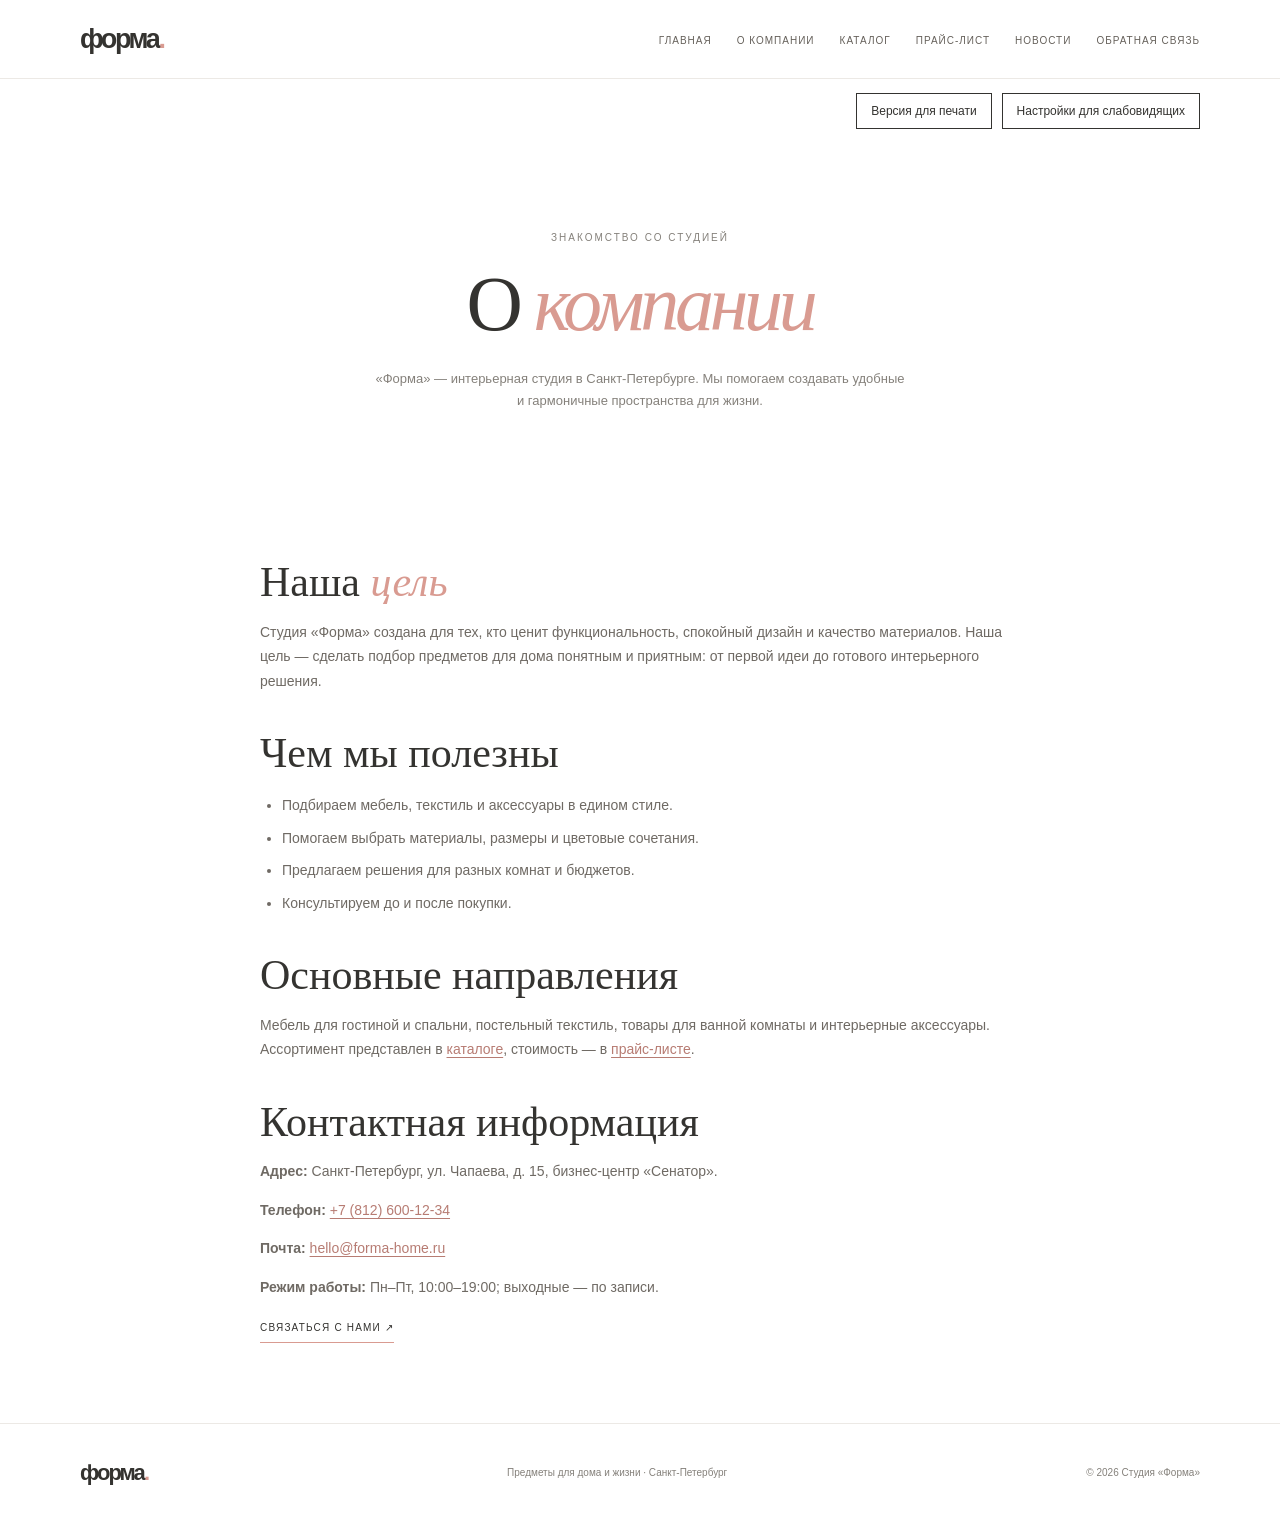
==== commit 0b7c33db: "Добавить режимы доступности для слабовидящих" ====
--- a/about.html
+++ b/about.html
@@ -36,7 +36,24 @@
     </header>
         <div class="accessibility-tools" aria-label="Настройки отображения сайта">
       <button class="tool-button" id="print-version-button" type="button" aria-pressed="false">Версия для печати</button>
-      <button class="tool-button" id="vision-version-button" type="button" aria-pressed="false">Версия для слабовидящих</button>
+      <button class="tool-button" id="vision-version-button" type="button" aria-expanded="false" aria-controls="vision-settings">Настройки для слабовидящих</button>
+      <div class="vision-settings" id="vision-settings" hidden>
+        <label for="vision-contrast">Цветовая схема</label>
+        <select id="vision-contrast">
+          <option value="normal">Обычная</option>
+          <option value="contrast">Чёрный текст на белом фоне</option>
+          <option value="yellow">Жёлтый текст на чёрном фоне</option>
+          <option value="inverse">Белый текст на тёмно-синем фоне</option>
+        </select>
+        <div class="vision-size-controls">
+          <span>Размер текста</span>
+          <button class="tool-button" id="vision-font-smaller" type="button" aria-label="Уменьшить текст">А−</button>
+          <button class="tool-button" id="vision-font-larger" type="button" aria-label="Увеличить текст">А+</button>
+          <output id="vision-font-value" aria-live="polite">100%</output>
+        </div>
+        <label class="vision-spacing-label"><input id="vision-spacing" type="checkbox"> Увеличить расстояние между строками и буквами</label>
+        <button class="tool-button" id="vision-reset" type="button">Сбросить настройки</button>
+      </div>
     </div>
     <main id="top">
       <section class="page-hero">
--- a/styles.css
+++ b/styles.css
@@ -549,3 +549,229 @@
     scroll-behavior:auto
   }
 }
+
+
+.accessibility-tools {
+  width: min(var(--content), calc(100% - 64px));
+  margin: 14px auto 0;
+  display: flex;
+  justify-content: flex-end;
+  gap: 10px;
+  flex-wrap: wrap;
+}
+.tool-button,.filter-reset {
+  border: 1px solid var(--ink);
+  padding: 10px 14px;
+  background: #fff;
+  color: var(--ink);
+  font: 12px Arial, sans-serif;
+  cursor: pointer;
+}
+.tool-button:hover,.filter-reset:hover {
+  background: var(--ink);
+  color: #fff;
+}
+body.vision-mode {
+  color: #000;
+  background: #fff;
+  font-size: 19px;
+  line-height: 1.9;
+}
+body.vision-mode p,
+body.vision-mode li,
+body.vision-mode address,
+body.vision-mode label,
+body.vision-mode input,
+body.vision-mode select,
+body.vision-mode textarea,
+body.vision-mode td,
+body.vision-mode th {
+  font-size: 1.08em;
+  color: #000;
+}
+body.vision-mode h1,
+body.vision-mode h2,
+body.vision-mode h3,
+body.vision-mode .section-copy h2,
+body.vision-mode .catalog-card h2 {
+  color: #000;
+}
+body.vision-mode a {
+  color: #000;
+  text-decoration: underline;
+  text-decoration-thickness: 2px;
+}
+body.vision-mode .site-header,
+body.vision-mode .site-footer,
+body.vision-mode .catalog-card,
+body.vision-mode .about,
+body.vision-mode .price-note {
+  background: #fff;
+  color: #000;
+  border: 2px solid #000;
+}
+body.vision-mode button,
+body.vision-mode input,
+body.vision-mode select,
+body.vision-mode textarea {
+  border: 2px solid #000;
+  color: #000;
+  background: #fff;
+}
+body.vision-mode .eyebrow,
+body.vision-mode .section-kicker,
+body.vision-mode .intro-copy,
+body.vision-mode .page-heading>p:last-child,
+body.vision-mode .section-copy>p:not(.section-kicker),
+body.vision-mode .catalog-card p:not(.section-kicker),
+body.vision-mode .site-footer p {
+  color: #000;
+}
+body.vision-mode .tool-button,
+body.vision-mode .filter-reset,
+body.vision-mode .submit-button {
+  background: #000;
+  color: #fff;
+  border: 2px solid #000;
+}
+body.print-version .site-header,
+body.print-version .site-footer,
+body.print-version .menu-toggle,
+body.print-version .map-wrap iframe,
+body.print-version .map-link,
+body.print-version .product-visual figcaption {
+  display: none !important;
+}
+body.print-version {
+  background: #fff;
+  color: #000;
+}
+body.print-version main {
+  width: 100%;
+}
+body.print-version .intro,
+body.print-version .page-hero,
+body.print-version .content-section,
+body.print-version .collection,
+body.print-version .contacts {
+  width: 100%;
+  max-width: none;
+  padding: 16px 0;
+  margin: 0;
+}
+body.print-version .about,
+body.print-version .catalog-card,
+body.print-version .price-note {
+  background: #fff;
+  color: #000;
+}
+body.print-version a {
+  color: #000;
+  text-decoration: underline;
+}
+body.print-version .product-section,
+body.print-version .catalog-card,
+body.print-version .news-card {
+  break-inside: avoid;
+}
+@media print {
+  .site-header,.accessibility-tools,.site-footer,.menu-toggle,
+  .map-wrap iframe,.map-link,.feedback-form,.filter-field,.filter-reset {
+    display: none !important;
+  }
+  body { color: #000; background: #fff; font-size: 11pt; }
+  main,.content-section,.collection,.contacts { width: 100% !important; max-width: none !important; }
+  .intro,.page-hero,.content-section { padding: 12px 0 !important; }
+  .catalog-card,.product-section,.news-card,.price-table { break-inside: avoid; }
+  a { color: #000; text-decoration: underline; }
+}
+.smart-filter-section {
+  padding-top: 20px;
+}
+.filter-heading {
+  text-align: center;
+  margin-bottom: 25px;
+}
+.filter-heading h2 {
+  font: 400 clamp(30px,4vw,42px)/1.2 Georgia,serif;
+}
+.filter-heading>p:last-child {
+  color: var(--muted);
+  font-size: 13px;
+}
+.smart-filter {
+  display: grid;
+  grid-template-columns: repeat(4, minmax(0, 1fr));
+  gap: 14px;
+  padding: 22px;
+  background: var(--soft);
+}
+.filter-field {
+  display: grid;
+  gap: 7px;
+}
+.filter-field label {
+  font-size: 11px;
+  color: var(--ink);
+}
+.filter-field select {
+  width: 100%;
+  min-height: 42px;
+  padding: 8px;
+  border: 1px solid #ded8d1;
+  background: #fff;
+  color: var(--ink);
+  font: 13px Arial,sans-serif;
+}
+.filter-field option:disabled {
+  color: #999;
+}
+.filter-reset {
+  justify-self: start;
+  align-self: end;
+}
+.filter-result-count {
+  margin: 18px 0;
+  font-weight: bold;
+}
+.filter-results {
+  display: grid;
+  grid-template-columns: repeat(3, minmax(0, 1fr));
+  gap: 14px;
+}
+.filter-product {
+  padding: 18px;
+  border: 1px solid var(--line);
+  background: #fff;
+}
+.filter-product h3 {
+  margin: 0 0 8px;
+  font: 400 21px/1.25 Georgia,serif;
+}
+.filter-product p {
+  margin: 0 0 10px;
+  color: var(--muted);
+  font-size: 12px;
+}
+.filter-product .filter-product-price {
+  color: var(--ink);
+  font-weight: bold;
+  font-size: 15px;
+}
+.filter-product a {
+  font-size: 11px;
+  text-decoration: underline;
+}
+.filter-empty {
+  grid-column: 1 / -1;
+  padding: 20px;
+  background: var(--soft);
+}
+@media(max-width:700px) {
+  .accessibility-tools { width: calc(100% - 40px); justify-content: center; }
+  .smart-filter { grid-template-columns: 1fr 1fr; padding: 15px; }
+  .filter-results { grid-template-columns: 1fr; }
+}
+@media(max-width:430px) {
+  .smart-filter { grid-template-columns: 1fr; }
+}
